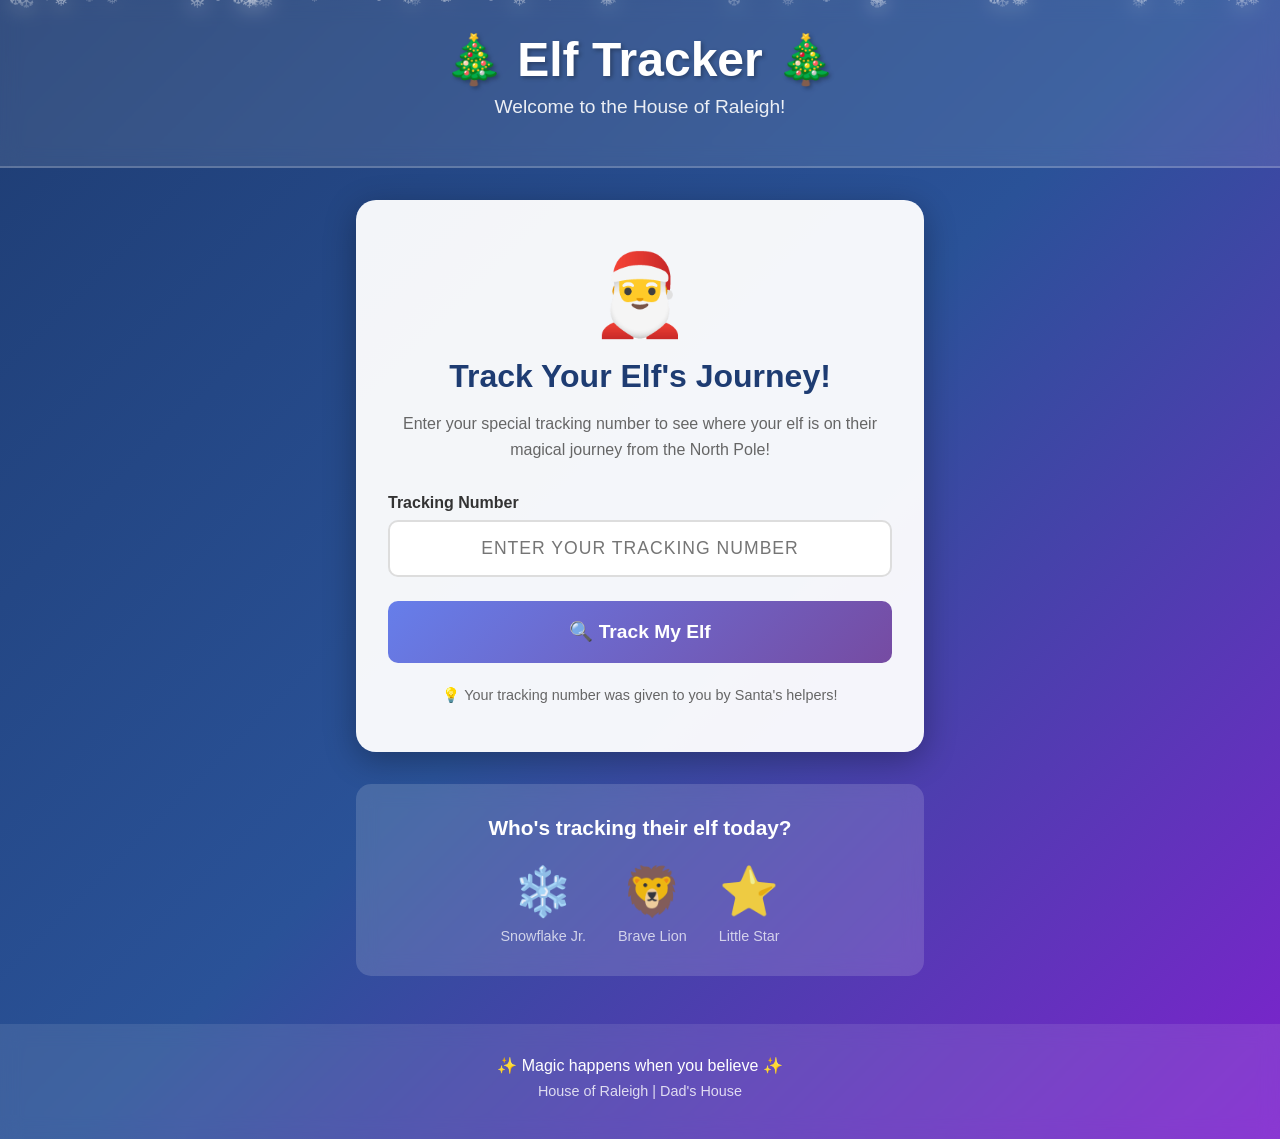
==== tracker.html @ 80f5a172 "Add personalized tracking with unique codes and themed pages Features: - Landing page with tracking " ====
<!DOCTYPE html>
<html lang="en">
<head>
    <meta charset="UTF-8">
    <meta name="viewport" content="width=device-width, initial-scale=1.0">
    <title>Elf Tracker - House of Raleigh</title>
    <link rel="stylesheet" href="styles.css">
</head>
<body>
    <div class="snow-container" id="snowContainer"></div>

    <header>
        <h1>🎄 Elf Tracker 🎄</h1>
        <p class="subtitle" id="childName">Welcome to the House of Raleigh!</p>
        <div class="current-date">Today: <span id="currentDate"></span></div>
        <div class="tracking-number-display">
            <span class="label">Tracking #:</span> <span id="displayTrackingNumber"></span>
        </div>
    </header>

    <main class="container">
        <div class="intro-message" id="introMessage">
            <p>Track your elf's magical journey from the North Pole! 🌟</p>
        </div>

        <!-- Single Elf Card - Will be populated by JavaScript -->
        <div class="elf-card" id="elfCard">
            <div class="elf-header">
                <div class="elf-avatar" id="elfAvatar">❄️</div>
                <div class="elf-info">
                    <h2 id="elfTitle">Elf Tracker</h2>
                    <p class="child-age" id="childInfo">Tracking your elf...</p>
                </div>
            </div>
            <div class="status-badge" id="statusBadge">
                <span class="status-icon">📦</span>
                <span class="status-text">Preparing at North Pole...</span>
            </div>
            <div class="tracking-timeline" id="timeline"></div>
        </div>

        <div class="back-link">
            <a href="index.html">← Track a different elf</a>
        </div>
    </main>

    <footer>
        <p>✨ Magic happens when you believe ✨</p>
        <p class="footer-note">House of Raleigh | Dad's House</p>
    </footer>

    <script src="tracker.js"></script>
</body>
</html>
---- styles.css ----
* {
    margin: 0;
    padding: 0;
    box-sizing: border-box;
}

body {
    font-family: 'Segoe UI', Tahoma, Geneva, Verdana, sans-serif;
    background: linear-gradient(135deg, #1e3c72 0%, #2a5298 50%, #7e22ce 100%);
    min-height: 100vh;
    color: #fff;
    position: relative;
    overflow-x: hidden;
}

/* Snowfall Animation */
.snow-container {
    position: fixed;
    top: 0;
    left: 0;
    width: 100%;
    height: 100%;
    pointer-events: none;
    z-index: 1;
}

.snowflake {
    position: absolute;
    top: -10px;
    color: white;
    font-size: 1em;
    opacity: 0.8;
    animation: fall linear infinite;
    user-select: none;
}

@keyframes fall {
    to {
        transform: translateY(100vh);
    }
}

/* Header Styles */
header {
    text-align: center;
    padding: 2rem 1rem;
    background: rgba(255, 255, 255, 0.1);
    backdrop-filter: blur(10px);
    border-bottom: 2px solid rgba(255, 255, 255, 0.2);
    position: relative;
    z-index: 10;
}

header h1 {
    font-size: 3rem;
    margin-bottom: 0.5rem;
    text-shadow: 2px 2px 4px rgba(0, 0, 0, 0.3);
    animation: glow 2s ease-in-out infinite alternate;
}

@keyframes glow {
    from {
        text-shadow: 2px 2px 4px rgba(0, 0, 0, 0.3), 0 0 10px rgba(255, 255, 255, 0.5);
    }
    to {
        text-shadow: 2px 2px 4px rgba(0, 0, 0, 0.3), 0 0 20px rgba(255, 255, 255, 0.8), 0 0 30px rgba(255, 215, 0, 0.6);
    }
}

.subtitle {
    font-size: 1.2rem;
    opacity: 0.9;
    margin-bottom: 1rem;
}

.current-date {
    background: rgba(255, 255, 255, 0.2);
    display: inline-block;
    padding: 0.5rem 1.5rem;
    border-radius: 25px;
    font-weight: bold;
    margin-top: 0.5rem;
}

/* Main Container */
.container {
    max-width: 1200px;
    margin: 2rem auto;
    padding: 0 1rem;
    position: relative;
    z-index: 10;
}

.intro-message {
    text-align: center;
    font-size: 1.3rem;
    margin-bottom: 2rem;
    padding: 1rem;
    background: rgba(255, 255, 255, 0.15);
    border-radius: 15px;
    backdrop-filter: blur(10px);
}

/* Elf Cards */
.elf-card {
    background: rgba(255, 255, 255, 0.95);
    color: #333;
    border-radius: 20px;
    padding: 2rem;
    margin-bottom: 2rem;
    box-shadow: 0 8px 32px rgba(0, 0, 0, 0.3);
    transition: transform 0.3s ease, box-shadow 0.3s ease;
}

.elf-card:hover {
    transform: translateY(-5px);
    box-shadow: 0 12px 40px rgba(0, 0, 0, 0.4);
}

.elf-header {
    display: flex;
    align-items: center;
    margin-bottom: 1.5rem;
}

.elf-avatar {
    font-size: 4rem;
    margin-right: 1.5rem;
    background: linear-gradient(135deg, #667eea 0%, #764ba2 100%);
    padding: 1rem;
    border-radius: 50%;
    width: 100px;
    height: 100px;
    display: flex;
    align-items: center;
    justify-content: center;
    box-shadow: 0 4px 15px rgba(0, 0, 0, 0.2);
}

.elf-info h2 {
    color: #1e3c72;
    margin-bottom: 0.5rem;
    font-size: 2rem;
}

.child-age {
    color: #666;
    font-size: 1.1rem;
}

/* Status Badge */
.status-badge {
    background: linear-gradient(135deg, #f093fb 0%, #f5576c 100%);
    color: white;
    padding: 1rem 1.5rem;
    border-radius: 15px;
    display: flex;
    align-items: center;
    gap: 0.5rem;
    margin-bottom: 1.5rem;
    font-size: 1.1rem;
    font-weight: bold;
    box-shadow: 0 4px 15px rgba(0, 0, 0, 0.2);
}

.status-badge.in-transit {
    background: linear-gradient(135deg, #4facfe 0%, #00f2fe 100%);
}

.status-badge.out-for-delivery {
    background: linear-gradient(135deg, #fa709a 0%, #fee140 100%);
}

.status-badge.delivered {
    background: linear-gradient(135deg, #30cfd0 0%, #330867 100%);
}

.status-icon {
    font-size: 1.5rem;
}

/* Timeline */
.tracking-timeline {
    margin-top: 1.5rem;
}

.timeline-item {
    display: flex;
    margin-bottom: 1.5rem;
    position: relative;
    padding-left: 2rem;
}

.timeline-item::before {
    content: '';
    position: absolute;
    left: 0.6rem;
    top: 2rem;
    width: 2px;
    height: calc(100% + 1rem);
    background: #ddd;
}

.timeline-item:last-child::before {
    display: none;
}

.timeline-icon {
    position: absolute;
    left: 0;
    top: 0;
    width: 2.5rem;
    height: 2.5rem;
    background: white;
    border: 3px solid #ddd;
    border-radius: 50%;
    display: flex;
    align-items: center;
    justify-content: center;
    font-size: 1.2rem;
    z-index: 1;
}

.timeline-item.completed .timeline-icon {
    background: linear-gradient(135deg, #667eea 0%, #764ba2 100%);
    border-color: #667eea;
    color: white;
}

.timeline-item.current .timeline-icon {
    background: linear-gradient(135deg, #f093fb 0%, #f5576c 100%);
    border-color: #f5576c;
    color: white;
    animation: pulse 2s ease-in-out infinite;
}

@keyframes pulse {
    0%, 100% {
        transform: scale(1);
        box-shadow: 0 0 0 0 rgba(245, 87, 108, 0.7);
    }
    50% {
        transform: scale(1.1);
        box-shadow: 0 0 0 10px rgba(245, 87, 108, 0);
    }
}

.timeline-content {
    flex: 1;
}

.timeline-date {
    font-weight: bold;
    color: #667eea;
    margin-bottom: 0.25rem;
}

.timeline-description {
    color: #666;
    line-height: 1.5;
}

.timeline-location {
    color: #999;
    font-size: 0.9rem;
    margin-top: 0.25rem;
}

/* Footer */
footer {
    text-align: center;
    padding: 2rem 1rem;
    background: rgba(255, 255, 255, 0.1);
    backdrop-filter: blur(10px);
    margin-top: 3rem;
    position: relative;
    z-index: 10;
}

footer p {
    margin-bottom: 0.5rem;
}

.footer-note {
    opacity: 0.8;
    font-size: 0.9rem;
}

/* Landing Page Styles */
.landing-container {
    max-width: 600px;
}

.tracking-input-card {
    background: rgba(255, 255, 255, 0.95);
    color: #333;
    border-radius: 20px;
    padding: 3rem 2rem;
    margin-bottom: 2rem;
    box-shadow: 0 8px 32px rgba(0, 0, 0, 0.3);
    text-align: center;
}

.santa-icon {
    font-size: 5rem;
    margin-bottom: 1rem;
    animation: bounce 2s ease-in-out infinite;
}

@keyframes bounce {
    0%, 100% {
        transform: translateY(0);
    }
    50% {
        transform: translateY(-10px);
    }
}

.tracking-input-card h2 {
    color: #1e3c72;
    margin-bottom: 1rem;
    font-size: 2rem;
}

.instruction {
    color: #666;
    margin-bottom: 2rem;
    line-height: 1.6;
}

.tracking-form {
    margin-bottom: 1.5rem;
}

.input-group {
    margin-bottom: 1.5rem;
    text-align: left;
}

.input-group label {
    display: block;
    color: #333;
    font-weight: bold;
    margin-bottom: 0.5rem;
}

.input-group input {
    width: 100%;
    padding: 1rem;
    font-size: 1.1rem;
    border: 2px solid #ddd;
    border-radius: 10px;
    text-align: center;
    text-transform: uppercase;
    letter-spacing: 1px;
    transition: border-color 0.3s ease;
}

.input-group input:focus {
    outline: none;
    border-color: #667eea;
    box-shadow: 0 0 0 3px rgba(102, 126, 234, 0.1);
}

.track-button {
    width: 100%;
    padding: 1.2rem;
    font-size: 1.2rem;
    font-weight: bold;
    color: white;
    background: linear-gradient(135deg, #667eea 0%, #764ba2 100%);
    border: none;
    border-radius: 10px;
    cursor: pointer;
    transition: transform 0.2s ease, box-shadow 0.2s ease;
}

.track-button:hover {
    transform: translateY(-2px);
    box-shadow: 0 6px 20px rgba(102, 126, 234, 0.4);
}

.track-button:active {
    transform: translateY(0);
}

.error-message {
    display: none;
    color: #dc2626;
    background: #fee2e2;
    padding: 1rem;
    border-radius: 10px;
    margin-top: 1rem;
    font-weight: 500;
}

.help-text {
    color: #666;
    font-size: 0.9rem;
    margin-top: 1rem;
}

.preview-elves {
    background: rgba(255, 255, 255, 0.15);
    border-radius: 15px;
    padding: 2rem;
    backdrop-filter: blur(10px);
    text-align: center;
}

.preview-elves h3 {
    margin-bottom: 1.5rem;
    font-size: 1.3rem;
}

.elf-icons {
    display: flex;
    justify-content: center;
    gap: 2rem;
    flex-wrap: wrap;
}

.preview-icon {
    font-size: 3rem;
    opacity: 0.9;
}

.preview-icon span {
    display: block;
    font-size: 0.9rem;
    margin-top: 0.5rem;
    opacity: 0.8;
}

/* Shake animation for error */
@keyframes shake {
    0%, 100% { transform: translateX(0); }
    25% { transform: translateX(-10px); }
    75% { transform: translateX(10px); }
}

.shake {
    animation: shake 0.5s ease;
}

/* Tracking Number Display */
.tracking-number-display {
    background: rgba(255, 255, 255, 0.2);
    display: inline-block;
    padding: 0.5rem 1.5rem;
    border-radius: 25px;
    font-weight: bold;
    margin-top: 0.5rem;
    font-size: 0.9rem;
}

.tracking-number-display .label {
    opacity: 0.8;
    margin-right: 0.5rem;
}

/* Back Link */
.back-link {
    text-align: center;
    margin-top: 2rem;
}

.back-link a {
    color: white;
    text-decoration: none;
    font-size: 1.1rem;
    padding: 0.75rem 1.5rem;
    background: rgba(255, 255, 255, 0.2);
    border-radius: 25px;
    display: inline-block;
    transition: background 0.3s ease;
}

.back-link a:hover {
    background: rgba(255, 255, 255, 0.3);
}

/* THEME: Pink (Luella) */
body.theme-pink {
    background: linear-gradient(135deg, #ff6b9d 0%, #c86dd7 50%, #ff8fab 100%);
}

body.theme-pink .elf-avatar {
    background: linear-gradient(135deg, #ff6b9d 0%, #ffa6c1 100%);
}

body.theme-pink .elf-info h2 {
    color: #c41e5a;
}

body.theme-pink .timeline-date {
    color: #ff6b9d;
}

body.theme-pink .timeline-item.completed .timeline-icon {
    background: linear-gradient(135deg, #ff6b9d 0%, #ffa6c1 100%);
    border-color: #ff6b9d;
}

body.theme-pink .timeline-item.current .timeline-icon {
    background: linear-gradient(135deg, #ff1493 0%, #ff69b4 100%);
    border-color: #ff1493;
}

body.theme-pink .timeline-item.current .timeline-icon {
    animation: pulse-pink 2s ease-in-out infinite;
}

@keyframes pulse-pink {
    0%, 100% {
        transform: scale(1);
        box-shadow: 0 0 0 0 rgba(255, 107, 157, 0.7);
    }
    50% {
        transform: scale(1.1);
        box-shadow: 0 0 0 10px rgba(255, 107, 157, 0);
    }
}

body.theme-pink .status-badge {
    background: linear-gradient(135deg, #ff6b9d 0%, #ff1493 100%);
}

body.theme-pink .status-badge.in-transit {
    background: linear-gradient(135deg, #ff69b4 0%, #ff8fab 100%);
}

body.theme-pink .status-badge.out-for-delivery {
    background: linear-gradient(135deg, #ffa6c1 0%, #ff6b9d 100%);
}

body.theme-pink .status-badge.delivered {
    background: linear-gradient(135deg, #ff1493 0%, #c41e5a 100%);
}

/* THEME: Blue-Purple (Tormund) */
body.theme-blue-purple {
    background: linear-gradient(135deg, #1e3c72 0%, #2a5298 50%, #764ba2 100%);
}

body.theme-blue-purple .elf-avatar {
    background: linear-gradient(135deg, #4facfe 0%, #667eea 100%);
}

body.theme-blue-purple .elf-info h2 {
    color: #1e3c72;
}

body.theme-blue-purple .timeline-date {
    color: #4facfe;
}

body.theme-blue-purple .timeline-item.completed .timeline-icon {
    background: linear-gradient(135deg, #4facfe 0%, #667eea 100%);
    border-color: #4facfe;
}

body.theme-blue-purple .timeline-item.current .timeline-icon {
    background: linear-gradient(135deg, #667eea 0%, #764ba2 100%);
    border-color: #667eea;
}

body.theme-blue-purple .timeline-item.current .timeline-icon {
    animation: pulse-blue 2s ease-in-out infinite;
}

@keyframes pulse-blue {
    0%, 100% {
        transform: scale(1);
        box-shadow: 0 0 0 0 rgba(79, 172, 254, 0.7);
    }
    50% {
        transform: scale(1.1);
        box-shadow: 0 0 0 10px rgba(79, 172, 254, 0);
    }
}

body.theme-blue-purple .status-badge {
    background: linear-gradient(135deg, #667eea 0%, #764ba2 100%);
}

body.theme-blue-purple .status-badge.in-transit {
    background: linear-gradient(135deg, #4facfe 0%, #00f2fe 100%);
}

body.theme-blue-purple .status-badge.out-for-delivery {
    background: linear-gradient(135deg, #667eea 0%, #4facfe 100%);
}

body.theme-blue-purple .status-badge.delivered {
    background: linear-gradient(135deg, #2a5298 0%, #1e3c72 100%);
}

/* Responsive Design */
@media (max-width: 768px) {
    header h1 {
        font-size: 2rem;
    }

    .subtitle {
        font-size: 1rem;
    }

    .elf-card {
        padding: 1.5rem;
    }

    .elf-header {
        flex-direction: column;
        text-align: center;
    }

    .elf-avatar {
        margin-right: 0;
        margin-bottom: 1rem;
    }

    .intro-message {
        font-size: 1.1rem;
    }

    .tracking-input-card {
        padding: 2rem 1.5rem;
    }

    .tracking-input-card h2 {
        font-size: 1.5rem;
    }

    .elf-icons {
        gap: 1.5rem;
    }

    .preview-icon {
        font-size: 2.5rem;
    }

    .tracking-number-display {
        font-size: 0.8rem;
        padding: 0.4rem 1rem;
    }
}
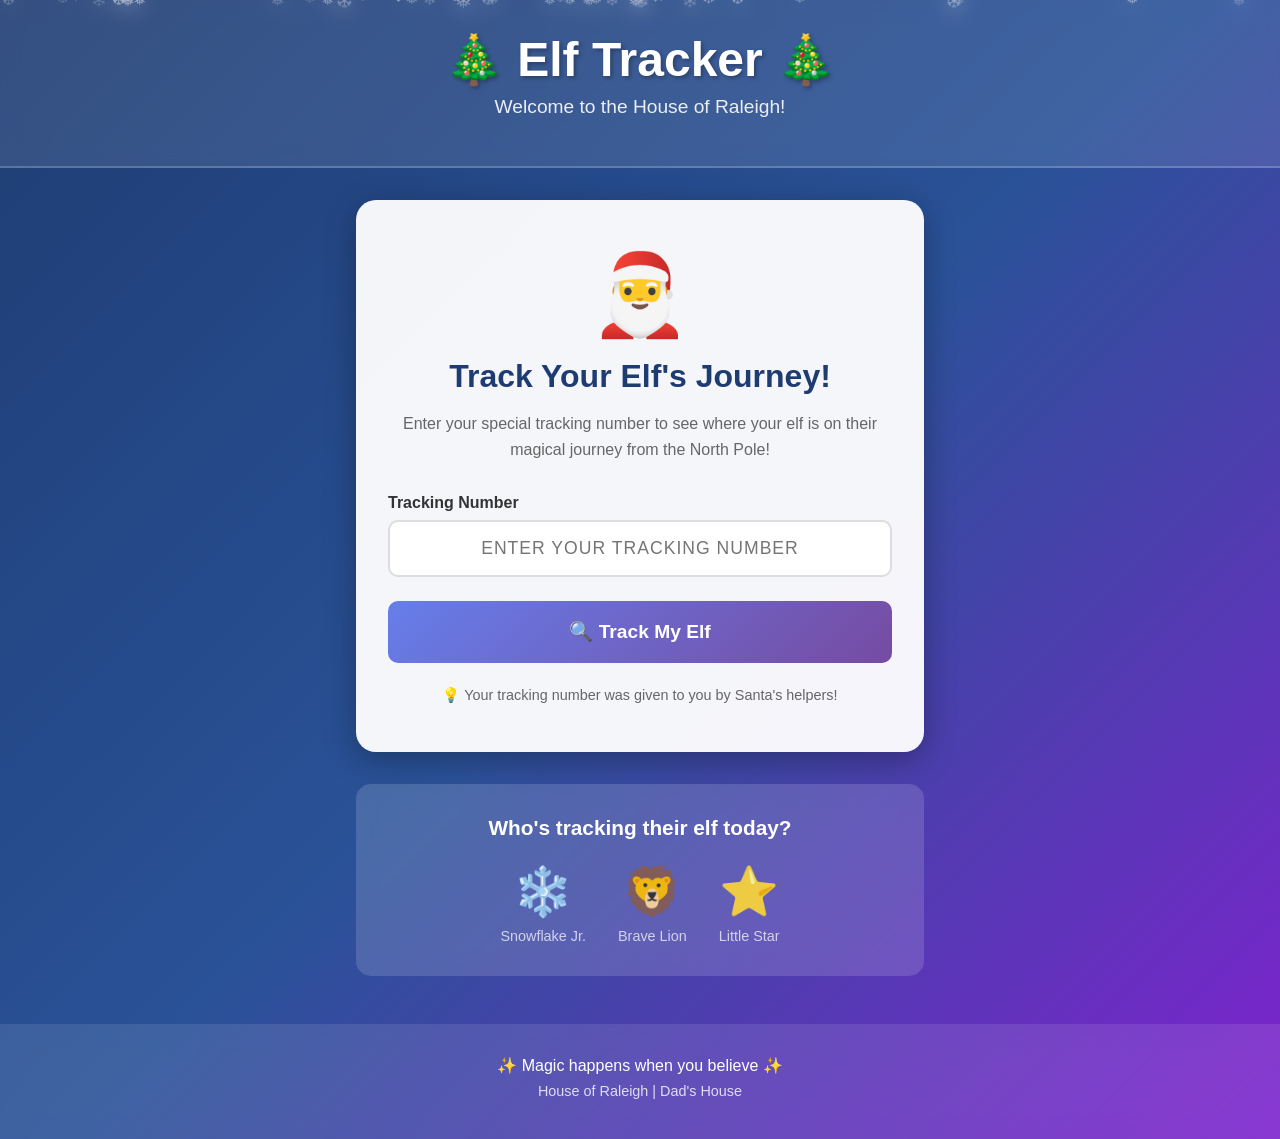
==== commit 7c14262b: "Fix date filtering and add animated tracking map Bug Fixes: - Fixed date parsing to use local timezo" ====
--- a/tracker.html
+++ b/tracker.html
@@ -21,6 +21,46 @@
     <main class="container">
         <div class="intro-message" id="introMessage">
             <p>Track your elf's magical journey from the North Pole! 🌟</p>
+        </div>
+
+        <!-- Tracking Map -->
+        <div class="tracking-map-container">
+            <h3 class="map-title">📍 Journey to Gilbert, AZ</h3>
+            <div class="tracking-map">
+                <svg class="map-svg" viewBox="0 0 800 400" xmlns="http://www.w3.org/2000/svg">
+                    <!-- Journey Path -->
+                    <path id="journeyPath" class="journey-path" d="M 400,50 Q 350,150 300,200 T 200,280 Q 150,320 100,350" stroke-dasharray="5,5"/>
+                    <path id="journeyPathActive" class="journey-path-active" d="M 400,50 Q 350,150 300,200 T 200,280 Q 150,320 100,350"/>
+
+                    <!-- Location Markers -->
+                    <g class="location-marker" data-location="north-pole">
+                        <circle cx="400" cy="50" r="12" class="marker-circle"/>
+                        <text x="400" y="35" class="marker-label">North Pole 🎅</text>
+                    </g>
+
+                    <g class="location-marker" data-location="arctic">
+                        <circle cx="300" cy="200" r="10" class="marker-circle"/>
+                        <text x="300" cy="185" class="marker-label">Arctic Circle ❄️</text>
+                    </g>
+
+                    <g class="location-marker" data-location="canada">
+                        <circle cx="200" cy="280" r="10" class="marker-circle"/>
+                        <text x="200" cy="265" class="marker-label">Canada 🍁</text>
+                    </g>
+
+                    <g class="location-marker" data-location="gilbert">
+                        <circle cx="100" cy="350" r="14" class="marker-circle destination"/>
+                        <text x="100" cy="375" class="marker-label">Gilbert, AZ 🏠</text>
+                    </g>
+
+                    <!-- Moving Elf Icon -->
+                    <g id="movingElf" class="moving-elf">
+                        <circle cx="0" cy="0" r="8" fill="rgba(255, 215, 0, 0.3)"/>
+                        <text x="0" y="5" text-anchor="middle" font-size="16">🎁</text>
+                    </g>
+                </svg>
+            </div>
+            <p class="map-subtitle">Watch your elf's progress along the magical route!</p>
         </div>
 
         <!-- Single Elf Card - Will be populated by JavaScript -->
--- a/styles.css
+++ b/styles.css
@@ -480,6 +480,157 @@
     background: rgba(255, 255, 255, 0.3);
 }
 
+/* Tracking Map */
+.tracking-map-container {
+    background: rgba(255, 255, 255, 0.95);
+    color: #333;
+    border-radius: 20px;
+    padding: 2rem;
+    margin-bottom: 2rem;
+    box-shadow: 0 8px 32px rgba(0, 0, 0, 0.3);
+}
+
+.map-title {
+    text-align: center;
+    color: #1e3c72;
+    margin-bottom: 1.5rem;
+    font-size: 1.5rem;
+}
+
+.tracking-map {
+    background: linear-gradient(180deg, #e3f2fd 0%, #ffffff 100%);
+    border-radius: 15px;
+    padding: 1rem;
+    margin-bottom: 1rem;
+    overflow: hidden;
+}
+
+.map-svg {
+    width: 100%;
+    height: auto;
+    display: block;
+}
+
+.journey-path {
+    fill: none;
+    stroke: #ccc;
+    stroke-width: 3;
+    opacity: 0.5;
+}
+
+.journey-path-active {
+    fill: none;
+    stroke: url(#pathGradient);
+    stroke-width: 4;
+    stroke-dasharray: 1000;
+    stroke-dashoffset: 1000;
+    animation: drawPath 2s ease-out forwards;
+}
+
+@keyframes drawPath {
+    to {
+        stroke-dashoffset: 0;
+    }
+}
+
+.location-marker {
+    opacity: 0;
+    animation: fadeInMarker 0.5s ease-out forwards;
+}
+
+.location-marker:nth-child(3) { animation-delay: 0.3s; }
+.location-marker:nth-child(4) { animation-delay: 0.6s; }
+.location-marker:nth-child(5) { animation-delay: 0.9s; }
+.location-marker:nth-child(6) { animation-delay: 1.2s; }
+
+@keyframes fadeInMarker {
+    from {
+        opacity: 0;
+        transform: scale(0);
+    }
+    to {
+        opacity: 1;
+        transform: scale(1);
+    }
+}
+
+.marker-circle {
+    fill: #667eea;
+    stroke: white;
+    stroke-width: 3;
+    transition: all 0.3s ease;
+    cursor: pointer;
+}
+
+.marker-circle:hover {
+    fill: #764ba2;
+    r: 14;
+}
+
+.marker-circle.destination {
+    fill: #ff6b9d;
+    animation: pulse-destination 2s ease-in-out infinite;
+}
+
+@keyframes pulse-destination {
+    0%, 100% {
+        opacity: 1;
+    }
+    50% {
+        opacity: 0.6;
+    }
+}
+
+.marker-circle.active {
+    fill: #ffd700;
+    animation: pulse-active 1.5s ease-in-out infinite;
+}
+
+@keyframes pulse-active {
+    0%, 100% {
+        r: 10;
+        opacity: 1;
+    }
+    50% {
+        r: 14;
+        opacity: 0.7;
+    }
+}
+
+.marker-label {
+    fill: #333;
+    font-size: 14px;
+    font-weight: bold;
+    text-anchor: middle;
+    pointer-events: none;
+}
+
+.moving-elf {
+    opacity: 0;
+    transform-origin: center;
+}
+
+.moving-elf.active {
+    opacity: 1;
+    animation: elfBounce 2s ease-in-out infinite;
+}
+
+@keyframes elfBounce {
+    0%, 100% {
+        transform: translateY(0);
+    }
+    50% {
+        transform: translateY(-10px);
+    }
+}
+
+.map-subtitle {
+    text-align: center;
+    color: #666;
+    font-size: 0.95rem;
+    margin-top: 0.5rem;
+}
+
 /* THEME: Pink (Luella) */
 body.theme-pink {
     background: linear-gradient(135deg, #ff6b9d 0%, #c86dd7 50%, #ff8fab 100%);
@@ -538,6 +689,26 @@
     background: linear-gradient(135deg, #ff1493 0%, #c41e5a 100%);
 }
 
+body.theme-pink .map-title {
+    color: #c41e5a;
+}
+
+body.theme-pink .marker-circle {
+    fill: #ff6b9d;
+}
+
+body.theme-pink .marker-circle:hover {
+    fill: #ff1493;
+}
+
+body.theme-pink .marker-circle.active {
+    fill: #ffd700;
+}
+
+body.theme-pink .marker-circle.destination {
+    fill: #c41e5a;
+}
+
 /* THEME: Blue-Purple (Tormund) */
 body.theme-blue-purple {
     background: linear-gradient(135deg, #1e3c72 0%, #2a5298 50%, #764ba2 100%);
@@ -596,6 +767,26 @@
     background: linear-gradient(135deg, #2a5298 0%, #1e3c72 100%);
 }
 
+body.theme-blue-purple .map-title {
+    color: #1e3c72;
+}
+
+body.theme-blue-purple .marker-circle {
+    fill: #4facfe;
+}
+
+body.theme-blue-purple .marker-circle:hover {
+    fill: #667eea;
+}
+
+body.theme-blue-purple .marker-circle.active {
+    fill: #ffd700;
+}
+
+body.theme-blue-purple .marker-circle.destination {
+    fill: #764ba2;
+}
+
 /* Responsive Design */
 @media (max-width: 768px) {
     header h1 {
@@ -644,4 +835,20 @@
         font-size: 0.8rem;
         padding: 0.4rem 1rem;
     }
-}
+
+    .tracking-map-container {
+        padding: 1.5rem 1rem;
+    }
+
+    .map-title {
+        font-size: 1.2rem;
+    }
+
+    .marker-label {
+        font-size: 11px;
+    }
+
+    .map-subtitle {
+        font-size: 0.85rem;
+    }
+}
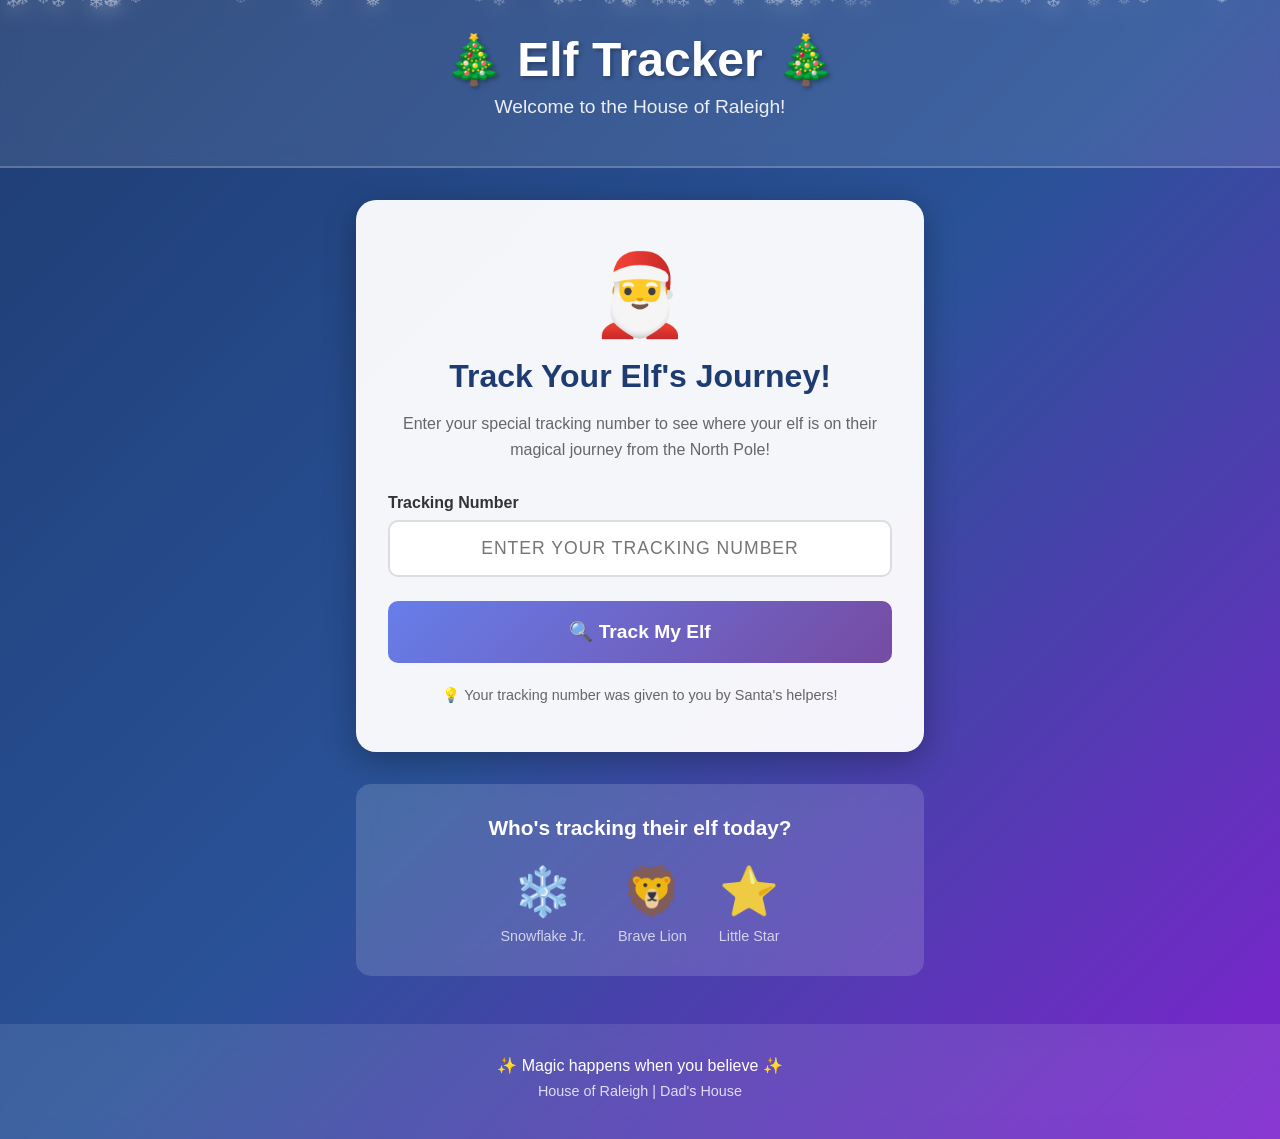
==== commit d35e173d: "Fix critical bugs: date filtering, timeline spacing, and map visualization Bug Fixes:  1. Date Filte" ====
--- a/tracker.html
+++ b/tracker.html
@@ -27,40 +27,76 @@
         <div class="tracking-map-container">
             <h3 class="map-title">📍 Journey to Gilbert, AZ</h3>
             <div class="tracking-map">
-                <svg class="map-svg" viewBox="0 0 800 400" xmlns="http://www.w3.org/2000/svg">
-                    <!-- Journey Path -->
-                    <path id="journeyPath" class="journey-path" d="M 400,50 Q 350,150 300,200 T 200,280 Q 150,320 100,350" stroke-dasharray="5,5"/>
-                    <path id="journeyPathActive" class="journey-path-active" d="M 400,50 Q 350,150 300,200 T 200,280 Q 150,320 100,350"/>
+                <svg class="map-svg" viewBox="0 0 800 500" xmlns="http://www.w3.org/2000/svg">
+                    <!-- Ocean Background -->
+                    <rect width="800" height="500" fill="#b3d9ff" class="ocean"/>
 
-                    <!-- Location Markers -->
+                    <!-- Arctic Ice Cap -->
+                    <ellipse cx="400" cy="50" rx="200" ry="40" fill="#e6f7ff" opacity="0.8"/>
+                    <circle cx="400" cy="50" r="25" fill="#ffffff" opacity="0.9"/>
+
+                    <!-- Greenland -->
+                    <ellipse cx="500" cy="120" rx="60" ry="80" fill="#90ee90" opacity="0.7"/>
+
+                    <!-- Canada (simplified shape) -->
+                    <path d="M 250,150 Q 350,120 450,140 L 460,200 Q 400,250 320,260 Q 250,250 220,220 Z" fill="#90ee90" opacity="0.8"/>
+                    <ellipse cx="350" cy="200" rx="120" ry="70" fill="#90ee90" opacity="0.7"/>
+
+                    <!-- Northern USA -->
+                    <path d="M 180,280 L 500,270 L 520,320 L 200,340 Z" fill="#98d98e" opacity="0.8"/>
+
+                    <!-- Arizona area -->
+                    <ellipse cx="180" cy="370" rx="80" ry="45" fill="#d4a574" opacity="0.8"/>
+                    <circle cx="150" cy="380" r="8" fill="#ff6b6b" opacity="0.6"/>
+
+                    <!-- Mountains (Rocky Mountains) -->
+                    <path d="M 250,300 L 270,270 L 290,300 M 300,305 L 320,275 L 340,305 M 350,300 L 370,270 L 390,300"
+                          stroke="#8b7355" stroke-width="3" fill="none" opacity="0.5"/>
+
+                    <!-- Journey Path (Red/Gold magical trail) -->
+                    <defs>
+                        <linearGradient id="magicPath" x1="0%" y1="0%" x2="100%" y2="100%">
+                            <stop offset="0%" style="stop-color:#ffd700;stop-opacity:0.8" />
+                            <stop offset="100%" style="stop-color:#ff6347;stop-opacity:0.8" />
+                        </linearGradient>
+                    </defs>
+                    <path id="journeyPath" class="journey-path"
+                          d="M 400,70 Q 380,130 350,180 Q 320,230 280,280 Q 220,330 150,380"
+                          stroke="#cccccc" stroke-width="2" fill="none" stroke-dasharray="5,5" opacity="0.4"/>
+                    <path id="journeyPathActive" class="journey-path-active"
+                          d="M 400,70 Q 380,130 350,180 Q 320,230 280,280 Q 220,330 150,380"
+                          stroke="url(#magicPath)" stroke-width="4" fill="none"/>
+
+                    <!-- Location Markers with better visibility -->
                     <g class="location-marker" data-location="north-pole">
-                        <circle cx="400" cy="50" r="12" class="marker-circle"/>
-                        <text x="400" y="35" class="marker-label">North Pole 🎅</text>
+                        <circle cx="400" cy="70" r="15" class="marker-circle" fill="#ffffff" stroke="#4169e1" stroke-width="4"/>
+                        <text x="400" y="45" class="marker-label" style="font-size: 16px;">🎅 North Pole</text>
                     </g>
 
                     <g class="location-marker" data-location="arctic">
-                        <circle cx="300" cy="200" r="10" class="marker-circle"/>
-                        <text x="300" cy="185" class="marker-label">Arctic Circle ❄️</text>
+                        <circle cx="350" cy="180" r="12" class="marker-circle"/>
+                        <text x="350" y="160" class="marker-label">❄️ Arctic</text>
                     </g>
 
                     <g class="location-marker" data-location="canada">
-                        <circle cx="200" cy="280" r="10" class="marker-circle"/>
-                        <text x="200" cy="265" class="marker-label">Canada 🍁</text>
+                        <circle cx="280" cy="280" r="12" class="marker-circle"/>
+                        <text x="280" cy="260" class="marker-label">🍁 Canada</text>
                     </g>
 
                     <g class="location-marker" data-location="gilbert">
-                        <circle cx="100" cy="350" r="14" class="marker-circle destination"/>
-                        <text x="100" cy="375" class="marker-label">Gilbert, AZ 🏠</text>
+                        <circle cx="150" cy="380" r="16" class="marker-circle destination"/>
+                        <text x="150" y="410" class="marker-label" style="font-size: 16px; font-weight: bold;">🏠 Gilbert, AZ</text>
                     </g>
 
-                    <!-- Moving Elf Icon -->
+                    <!-- Moving Elf Icon with glow -->
                     <g id="movingElf" class="moving-elf">
-                        <circle cx="0" cy="0" r="8" fill="rgba(255, 215, 0, 0.3)"/>
-                        <text x="0" y="5" text-anchor="middle" font-size="16">🎁</text>
+                        <circle cx="0" cy="0" r="20" fill="#ffd700" opacity="0.3"/>
+                        <circle cx="0" cy="0" r="12" fill="#ffeb3b" opacity="0.5"/>
+                        <text x="0" y="6" text-anchor="middle" font-size="20">🎁</text>
                     </g>
                 </svg>
             </div>
-            <p class="map-subtitle">Watch your elf's progress along the magical route!</p>
+            <p class="map-subtitle">Watch your elf's magical journey from the North Pole to Dad's house!</p>
         </div>
 
         <!-- Single Elf Card - Will be populated by JavaScript -->
--- a/styles.css
+++ b/styles.css
@@ -188,14 +188,14 @@
     display: flex;
     margin-bottom: 1.5rem;
     position: relative;
-    padding-left: 2rem;
+    padding-left: 3.5rem;
 }
 
 .timeline-item::before {
     content: '';
     position: absolute;
-    left: 0.6rem;
-    top: 2rem;
+    left: 1.25rem;
+    top: 2.5rem;
     width: 2px;
     height: calc(100% + 1rem);
     background: #ddd;
@@ -498,11 +498,12 @@
 }
 
 .tracking-map {
-    background: linear-gradient(180deg, #e3f2fd 0%, #ffffff 100%);
+    background: linear-gradient(180deg, #87ceeb 0%, #b3d9ff 100%);
     border-radius: 15px;
     padding: 1rem;
     margin-bottom: 1rem;
     overflow: hidden;
+    box-shadow: inset 0 2px 10px rgba(0, 0, 0, 0.1);
 }
 
 .map-svg {
@@ -511,20 +512,25 @@
     display: block;
 }
 
+.ocean {
+    opacity: 1;
+}
+
 .journey-path {
     fill: none;
-    stroke: #ccc;
-    stroke-width: 3;
-    opacity: 0.5;
+    stroke: #999;
+    stroke-width: 2;
+    opacity: 0.3;
 }
 
 .journey-path-active {
     fill: none;
-    stroke: url(#pathGradient);
-    stroke-width: 4;
-    stroke-dasharray: 1000;
-    stroke-dashoffset: 1000;
-    animation: drawPath 2s ease-out forwards;
+    stroke: url(#magicPath);
+    stroke-width: 5;
+    stroke-dasharray: 2000;
+    stroke-dashoffset: 2000;
+    animation: drawPath 3s ease-out forwards;
+    filter: drop-shadow(0 0 4px rgba(255, 215, 0, 0.6));
 }
 
 @keyframes drawPath {
